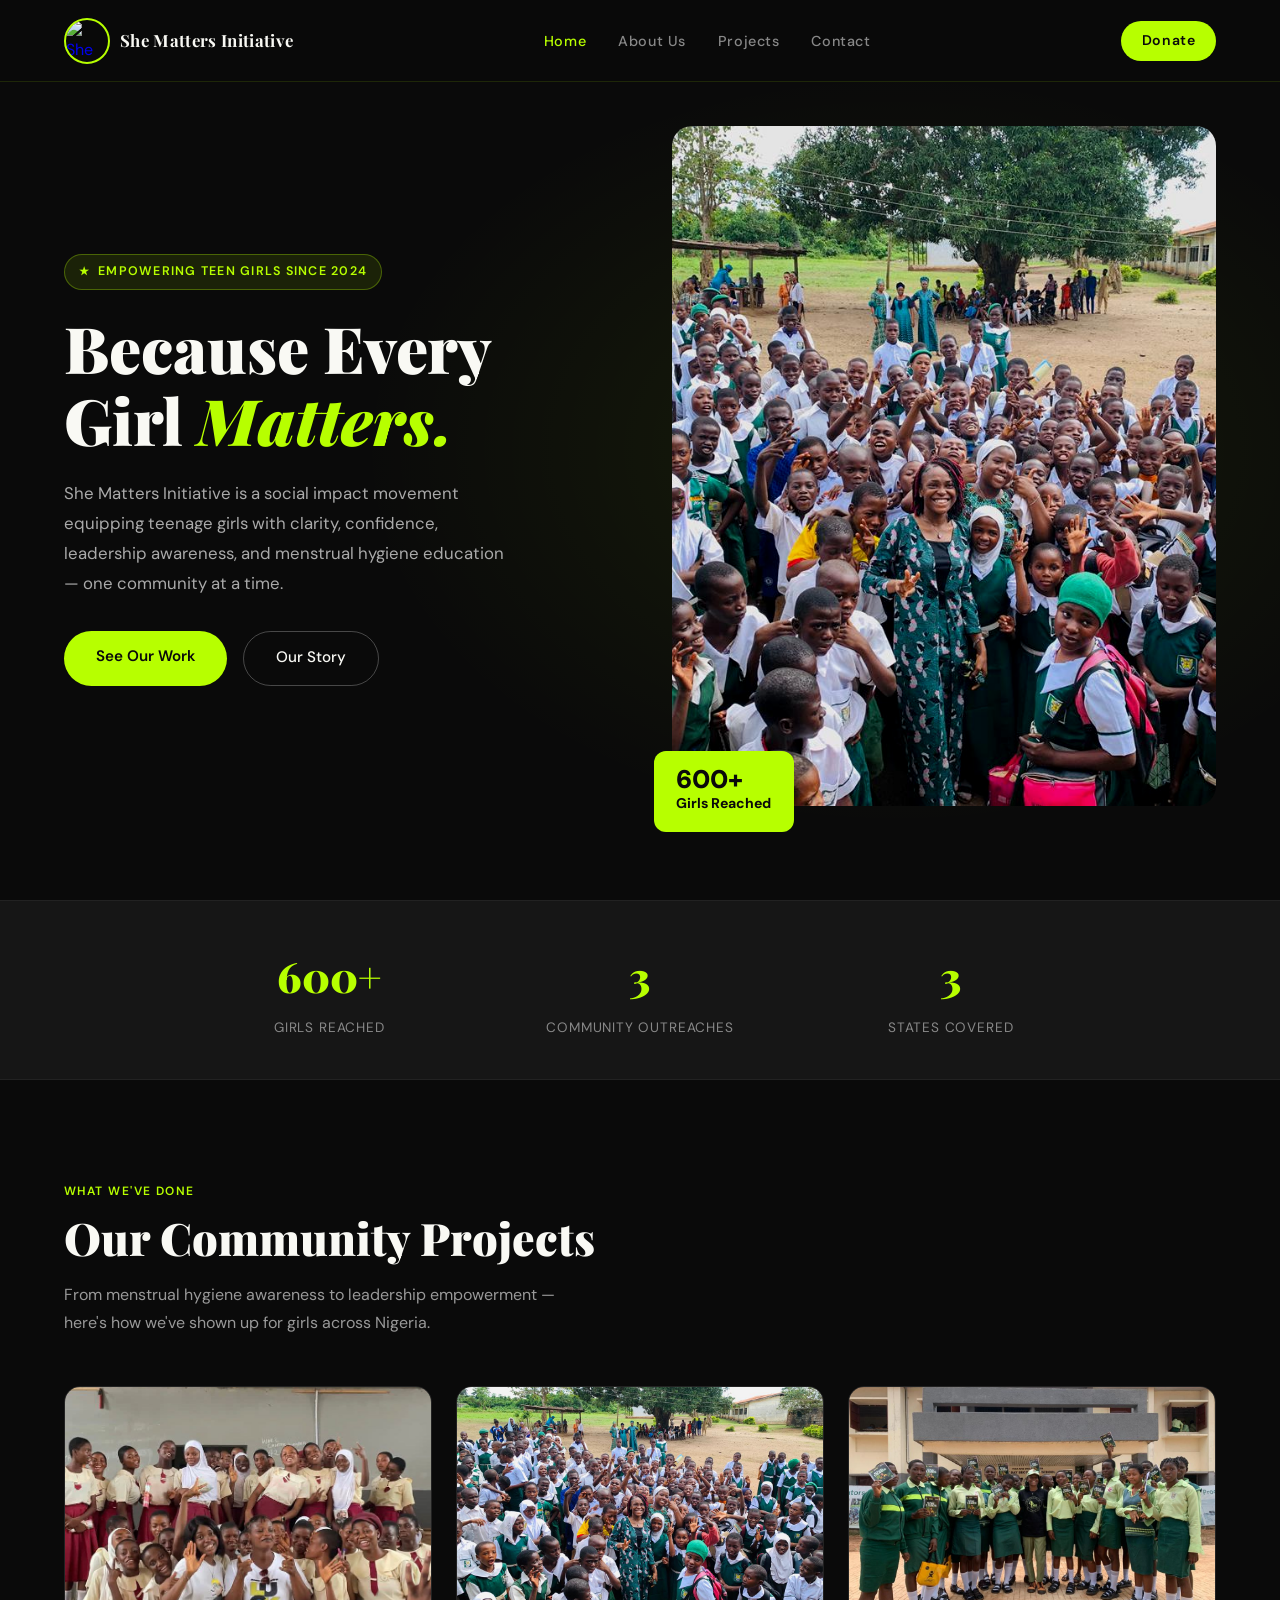
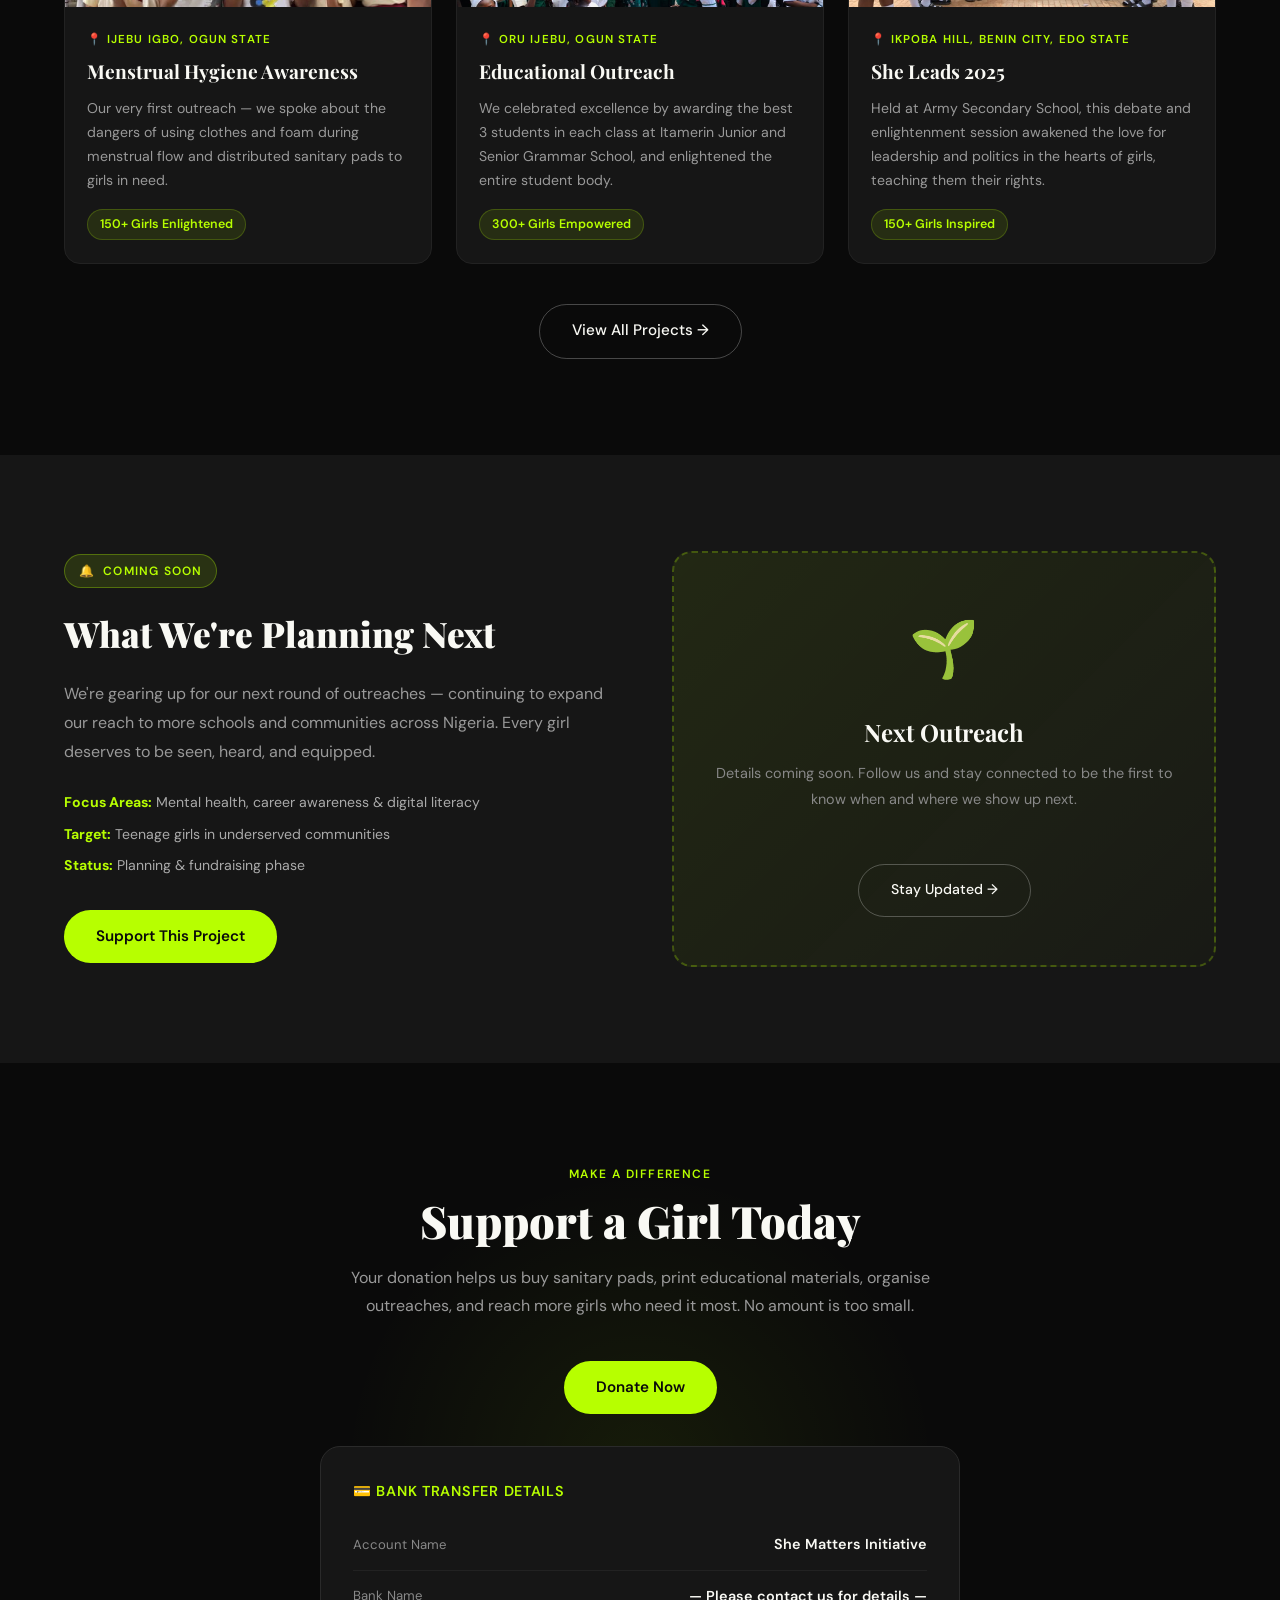
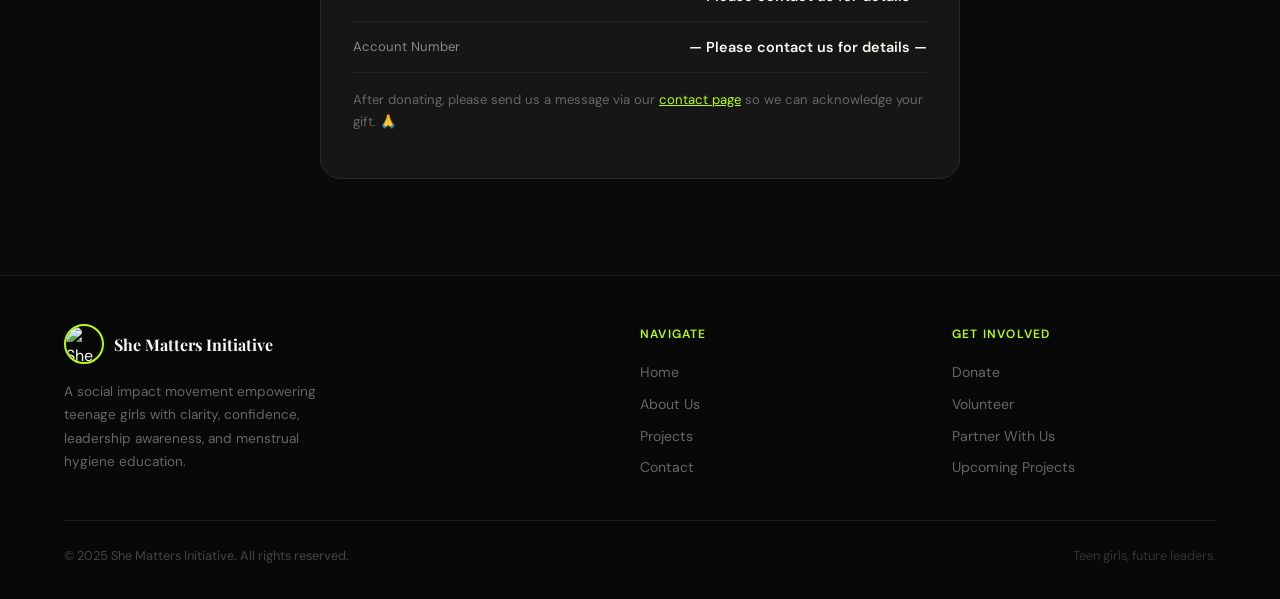
==== index.html @ 056697d7 "Add files via upload" ====
<!DOCTYPE html>
<html lang="en">
<head>
  <meta charset="UTF-8" />
  <meta name="viewport" content="width=device-width, initial-scale=1.0" />
  <title>She Matters Initiative — Empowering Teen Girls</title>
  <meta name="description" content="She Matters Initiative is a social impact movement focused on empowering teenage girls with clarity, confidence, leadership awareness, and menstrual hygiene education." />
  <link rel="stylesheet" href="style.css" />
</head>
<body>

  <!-- NAV -->
  <nav id="navbar">
    <a href="index.html" class="nav-logo">
      <img src="logo.jpeg" alt="She Matters Initiative Logo" />
      <span>She Matters Initiative</span>
    </a>
    <ul class="nav-links">
      <li><a href="index.html" class="active">Home</a></li>
      <li><a href="about.html">About Us</a></li>
      <li><a href="projects.html">Projects</a></li>
      <li><a href="contact.html">Contact</a></li>
    </ul>
    <a href="#donate" class="nav-donate">Donate</a>
    <button class="hamburger" id="hamburger" aria-label="Menu">
      <span></span><span></span><span></span>
    </button>
    <div class="mobile-menu">
      <a href="index.html">Home</a>
      <a href="about.html">About Us</a>
      <a href="projects.html">Projects</a>
      <a href="contact.html">Contact</a>
      <a href="#donate" class="nav-donate">Donate</a>
    </div>
  </nav>

  <!-- HERO -->
  <section class="hero">
    <div class="hero-grid">
      <div class="hero-text fade-in">
        <div class="hero-tag">Empowering Teen Girls Since 2024</div>
        <h1>Because Every Girl <em>Matters.</em></h1>
        <p>She Matters Initiative is a social impact movement equipping teenage girls with clarity, confidence, leadership awareness, and menstrual hygiene education — one community at a time.</p>
        <div class="hero-actions">
          <a href="projects.html" class="btn-primary">See Our Work</a>
          <a href="about.html" class="btn-outline">Our Story</a>
        </div>
      </div>
      <div class="hero-image-wrap fade-in" style="animation-delay:0.2s">
        <img src="outreach2.jpeg" alt="She Matters Initiative outreach — girls at school" />
        <div class="hero-badge">
          <span>600+</span>
          Girls Reached
        </div>
      </div>
    </div>
  </section>

  <!-- STATS BAR -->
  <div class="stats-bar">
    <div class="stats-bar-inner">
      <div class="fade-in">
        <div class="stat-num">600+</div>
        <div class="stat-label">Girls Reached</div>
      </div>
      <div class="fade-in" style="animation-delay:0.1s">
        <div class="stat-num">3</div>
        <div class="stat-label">Community Outreaches</div>
      </div>
      <div class="fade-in" style="animation-delay:0.2s">
        <div class="stat-num">3</div>
        <div class="stat-label">States Covered</div>
      </div>
    </div>
  </div>

  <!-- PROJECTS HIGHLIGHTS -->
  <section id="projects">
    <div class="section-inner">
      <span class="section-tag fade-in">What We've Done</span>
      <h2 class="section-title fade-in">Our Community Projects</h2>
      <p class="section-sub fade-in">From menstrual hygiene awareness to leadership empowerment — here's how we've shown up for girls across Nigeria.</p>

      <div class="projects-grid">

        <div class="project-card fade-in">
          <img src="outreach1.jpeg" alt="Menstrual Hygiene Awareness Outreach" />
          <div class="project-card-body">
            <div class="project-location">Ijebu Igbo, Ogun State</div>
            <h3>Menstrual Hygiene Awareness</h3>
            <p>Our very first outreach — we spoke about the dangers of using clothes and foam during menstrual flow and distributed sanitary pads to girls in need.</p>
            <span class="project-impact">150+ Girls Enlightened</span>
          </div>
        </div>

        <div class="project-card fade-in" style="animation-delay:0.1s">
          <img src="outreach2.jpeg" alt="Educational Outreach at Itamerin Grammar School" />
          <div class="project-card-body">
            <div class="project-location">Oru Ijebu, Ogun State</div>
            <h3>Educational Outreach</h3>
            <p>We celebrated excellence by awarding the best 3 students in each class at Itamerin Junior and Senior Grammar School, and enlightened the entire student body.</p>
            <span class="project-impact">300+ Girls Empowered</span>
          </div>
        </div>

        <div class="project-card fade-in" style="animation-delay:0.2s">
          <img src="outreach3.jpeg" alt="She Leads 2025 — Army Secondary School Benin City" />
          <div class="project-card-body">
            <div class="project-location">Ikpoba Hill, Benin City, Edo State</div>
            <h3>She Leads 2025</h3>
            <p>Held at Army Secondary School, this debate and enlightenment session awakened the love for leadership and politics in the hearts of girls, teaching them their rights.</p>
            <span class="project-impact">150+ Girls Inspired</span>
          </div>
        </div>

      </div>

      <div style="text-align:center; margin-top:2.5rem;">
        <a href="projects.html" class="btn-outline">View All Projects →</a>
      </div>
    </div>
  </section>

  <!-- UPCOMING PROJECT -->
  <section class="upcoming-section" id="upcoming">
    <div class="upcoming-inner section-inner">
      <div class="fade-in">
        <div class="upcoming-label">Coming Soon</div>
        <h2>What We're Planning Next</h2>
        <p>We're gearing up for our next round of outreaches — continuing to expand our reach to more schools and communities across Nigeria. Every girl deserves to be seen, heard, and equipped.</p>
        <div class="upcoming-meta">
          <span><strong>Focus Areas:</strong> Mental health, career awareness & digital literacy</span>
          <span><strong>Target:</strong> Teenage girls in underserved communities</span>
          <span><strong>Status:</strong> Planning & fundraising phase</span>
        </div>
        <a href="#donate" class="btn-primary">Support This Project</a>
      </div>
      <div class="upcoming-visual fade-in" style="animation-delay:0.15s">
        <div class="upcoming-icon">🌱</div>
        <h3>Next Outreach</h3>
        <p>Details coming soon. Follow us and stay connected to be the first to know when and where we show up next.</p>
        <br />
        <a href="contact.html" class="btn-outline" style="font-size:0.88rem;">Stay Updated →</a>
      </div>
    </div>
  </section>

  <!-- DONATE -->
  <section class="donate-section" id="donate">
    <div class="section-inner">
      <div class="donate-inner">
        <span class="section-tag fade-in">Make a Difference</span>
        <h2 class="section-title fade-in">Support a Girl Today</h2>
        <p class="fade-in">Your donation helps us buy sanitary pads, print educational materials, organise outreaches, and reach more girls who need it most. No amount is too small.</p>
        <a href="#bank-details" class="btn-primary fade-in">Donate Now</a>

        <div class="donate-card fade-in" id="bank-details">
          <h4>💳 Bank Transfer Details</h4>
          <div class="bank-detail">
            <span class="label">Account Name</span>
            <span class="value">She Matters Initiative</span>
          </div>
          <div class="bank-detail">
            <span class="label">Bank Name</span>
            <span class="value">— Please contact us for details —</span>
          </div>
          <div class="bank-detail">
            <span class="label">Account Number</span>
            <span class="value">— Please contact us for details —</span>
          </div>
          <div class="bank-detail" style="border:none; padding-top:1rem;">
            <span style="font-size:0.82rem; color:#666;">After donating, please send us a message via our <a href="contact.html" style="color:var(--lime);">contact page</a> so we can acknowledge your gift. 🙏</span>
          </div>
        </div>
      </div>
    </div>
  </section>

  <!-- FOOTER -->
  <footer>
    <div class="footer-inner">
      <div class="footer-brand">
        <div class="logo-row">
          <img src="logo.jpeg" alt="She Matters Initiative" />
          <span>She Matters Initiative</span>
        </div>
        <p>A social impact movement empowering teenage girls with clarity, confidence, leadership awareness, and menstrual hygiene education.</p>
      </div>
      <div class="footer-col">
        <h5>Navigate</h5>
        <a href="index.html">Home</a>
        <a href="about.html">About Us</a>
        <a href="projects.html">Projects</a>
        <a href="contact.html">Contact</a>
      </div>
      <div class="footer-col">
        <h5>Get Involved</h5>
        <a href="#donate">Donate</a>
        <a href="contact.html">Volunteer</a>
        <a href="contact.html">Partner With Us</a>
        <a href="#upcoming">Upcoming Projects</a>
      </div>
    </div>
    <div class="footer-bottom">
      <p>© 2025 She Matters Initiative. All rights reserved.</p>
      <p style="color:#333;">Teen girls, future leaders.</p>
    </div>
  </footer>

  <script>
    // Hamburger menu
    document.getElementById('hamburger').addEventListener('click', () => {
      document.getElementById('navbar').classList.toggle('open');
    });

    // Fade-in on scroll
    const observer = new IntersectionObserver((entries) => {
      entries.forEach(e => { if (e.isIntersecting) e.target.classList.add('visible'); });
    }, { threshold: 0.1 });
    document.querySelectorAll('.fade-in').forEach(el => observer.observe(el));
  </script>
</body>
</html>
---- style.css ----
@import url('https://fonts.googleapis.com/css2?family=Playfair+Display:ital,wght@0,400;0,700;0,900;1,400&family=DM+Sans:wght@300;400;500;600&display=swap');

*, *::before, *::after { box-sizing: border-box; margin: 0; padding: 0; }

:root {
  --lime: #B7FF00;
  --black: #0a0a0a;
  --dark: #111111;
  --card-bg: #161616;
  --muted: #888;
  --white: #f9f9f4;
  --serif: 'Playfair Display', Georgia, serif;
  --sans: 'DM Sans', sans-serif;
  --radius: 12px;
}

html { scroll-behavior: smooth; }

body {
  font-family: var(--sans);
  background: var(--black);
  color: var(--white);
  line-height: 1.7;
  overflow-x: hidden;
}

/* ── NAV ── */
nav {
  position: fixed; top: 0; left: 0; right: 0; z-index: 100;
  display: flex; align-items: center; justify-content: space-between;
  padding: 1.1rem 5vw;
  background: rgba(10,10,10,0.92);
  backdrop-filter: blur(12px);
  border-bottom: 1px solid rgba(183,255,0,0.12);
}

.nav-logo { display: flex; align-items: center; gap: 10px; text-decoration: none; }
.nav-logo img { width: 46px; height: 46px; border-radius: 50%; object-fit: cover; border: 2px solid var(--lime); }
.nav-logo span { font-family: var(--serif); font-size: 1.05rem; color: var(--white); font-weight: 700; letter-spacing: 0.02em; }

.nav-links { display: flex; align-items: center; gap: 2rem; list-style: none; }
.nav-links a { color: var(--muted); text-decoration: none; font-size: 0.9rem; font-weight: 500; letter-spacing: 0.04em; transition: color 0.2s; }
.nav-links a:hover, .nav-links a.active { color: var(--lime); }

.nav-donate {
  background: var(--lime); color: var(--black);
  padding: 0.5rem 1.3rem; border-radius: 50px;
  text-decoration: none; font-weight: 600; font-size: 0.88rem;
  letter-spacing: 0.04em; transition: transform 0.2s, box-shadow 0.2s;
}
.nav-donate:hover { transform: translateY(-2px); box-shadow: 0 6px 20px rgba(183,255,0,0.3); }

/* hamburger */
.hamburger { display: none; flex-direction: column; gap: 5px; cursor: pointer; background: none; border: none; padding: 4px; }
.hamburger span { display: block; width: 24px; height: 2px; background: var(--white); transition: 0.3s; }
.mobile-menu { display: none; }

/* ── HERO ── */
.hero {
  min-height: 100vh;
  display: flex; align-items: center;
  padding: 120px 5vw 80px;
  position: relative; overflow: hidden;
}
.hero::before {
  content: '';
  position: absolute; inset: 0;
  background: radial-gradient(ellipse 60% 60% at 70% 50%, rgba(183,255,0,0.08) 0%, transparent 70%);
  pointer-events: none;
}
.hero-grid { display: grid; grid-template-columns: 1fr 1fr; gap: 4rem; align-items: center; max-width: 1200px; margin: 0 auto; width: 100%; }

.hero-tag {
  display: inline-flex; align-items: center; gap: 8px;
  background: rgba(183,255,0,0.1); border: 1px solid rgba(183,255,0,0.3);
  color: var(--lime); padding: 6px 14px; border-radius: 50px;
  font-size: 0.78rem; font-weight: 600; letter-spacing: 0.1em; text-transform: uppercase;
  margin-bottom: 1.4rem;
}
.hero-tag::before { content: '★'; font-size: 0.7rem; }

.hero h1 {
  font-family: var(--serif); font-size: clamp(2.8rem, 5vw, 4.2rem);
  line-height: 1.12; font-weight: 900; margin-bottom: 1.4rem;
  color: var(--white);
}
.hero h1 em { color: var(--lime); font-style: italic; }

.hero p { color: #aaa; font-size: 1.05rem; line-height: 1.8; max-width: 440px; margin-bottom: 2rem; }

.hero-actions { display: flex; gap: 1rem; flex-wrap: wrap; }

.btn-primary {
  background: var(--lime); color: var(--black);
  padding: 0.85rem 2rem; border-radius: 50px;
  text-decoration: none; font-weight: 600; font-size: 0.95rem;
  transition: transform 0.2s, box-shadow 0.2s; display: inline-block;
}
.btn-primary:hover { transform: translateY(-3px); box-shadow: 0 8px 24px rgba(183,255,0,0.35); }

.btn-outline {
  border: 1px solid rgba(255,255,255,0.25); color: var(--white);
  padding: 0.85rem 2rem; border-radius: 50px;
  text-decoration: none; font-weight: 500; font-size: 0.95rem;
  transition: border-color 0.2s, background 0.2s; display: inline-block;
}
.btn-outline:hover { border-color: var(--lime); background: rgba(183,255,0,0.06); }

.hero-image-wrap { position: relative; }
.hero-image-wrap img {
  width: 100%; border-radius: 20px; object-fit: cover; aspect-ratio: 4/5;
  filter: brightness(0.92) contrast(1.05);
}
.hero-badge {
  position: absolute; bottom: -18px; left: -18px;
  background: var(--lime); color: var(--black);
  padding: 1rem 1.4rem; border-radius: var(--radius);
  font-weight: 700; font-size: 0.88rem;
}
.hero-badge span { display: block; font-size: 1.6rem; font-weight: 900; line-height: 1; }

/* ── STATS ── */
.stats-bar {
  background: var(--card-bg); border-top: 1px solid #222; border-bottom: 1px solid #222;
  padding: 2.5rem 5vw;
}
.stats-bar-inner { display: grid; grid-template-columns: repeat(3, 1fr); max-width: 900px; margin: 0 auto; gap: 2rem; text-align: center; }
.stat-num { font-family: var(--serif); font-size: 2.6rem; font-weight: 900; color: var(--lime); }
.stat-label { font-size: 0.85rem; color: var(--muted); letter-spacing: 0.06em; text-transform: uppercase; margin-top: 4px; }

/* ── SECTION SHARED ── */
section { padding: 6rem 5vw; }
.section-inner { max-width: 1200px; margin: 0 auto; }

.section-tag {
  display: inline-block;
  color: var(--lime); font-size: 0.75rem; font-weight: 600;
  letter-spacing: 0.12em; text-transform: uppercase; margin-bottom: 0.6rem;
}
.section-title {
  font-family: var(--serif); font-size: clamp(2rem, 3.5vw, 2.8rem);
  font-weight: 900; color: var(--white); margin-bottom: 1rem; line-height: 1.2;
}
.section-sub { color: #999; max-width: 520px; font-size: 1rem; line-height: 1.8; margin-bottom: 3rem; }

/* ── PROJECTS GRID ── */
.projects-grid { display: grid; grid-template-columns: repeat(3, 1fr); gap: 1.5rem; }

.project-card {
  background: var(--card-bg); border-radius: 16px; overflow: hidden;
  border: 1px solid #222; transition: transform 0.3s, border-color 0.3s;
}
.project-card:hover { transform: translateY(-6px); border-color: rgba(183,255,0,0.3); }
.project-card img { width: 100%; height: 220px; object-fit: cover; display: block; }
.project-card-body { padding: 1.4rem; }
.project-location {
  font-size: 0.72rem; color: var(--lime); font-weight: 600;
  letter-spacing: 0.1em; text-transform: uppercase; margin-bottom: 6px;
}
.project-location::before { content: '📍 '; }
.project-card-body h3 { font-family: var(--serif); font-size: 1.2rem; font-weight: 700; margin-bottom: 0.6rem; color: var(--white); }
.project-card-body p { color: #999; font-size: 0.88rem; line-height: 1.7; margin-bottom: 1rem; }
.project-impact {
  display: inline-flex; align-items: center; gap: 6px;
  background: rgba(183,255,0,0.1); border: 1px solid rgba(183,255,0,0.2);
  color: var(--lime); padding: 4px 12px; border-radius: 50px;
  font-size: 0.78rem; font-weight: 600;
}

/* ── UPCOMING PROJECT ── */
.upcoming-section { background: var(--card-bg); }
.upcoming-inner {
  max-width: 1200px; margin: 0 auto;
  display: grid; grid-template-columns: 1fr 1fr; gap: 4rem; align-items: center;
}
.upcoming-label {
  display: inline-flex; align-items: center; gap: 8px;
  background: rgba(183,255,0,0.12); border: 1px solid rgba(183,255,0,0.3);
  color: var(--lime); padding: 6px 14px; border-radius: 50px;
  font-size: 0.75rem; font-weight: 600; letter-spacing: 0.1em; text-transform: uppercase;
  margin-bottom: 1rem;
}
.upcoming-label::before { content: '🔔'; }
.upcoming-inner h2 { font-family: var(--serif); font-size: 2.2rem; font-weight: 900; margin-bottom: 1rem; color: var(--white); }
.upcoming-inner p { color: #999; line-height: 1.8; margin-bottom: 1.5rem; }
.upcoming-meta { display: flex; flex-direction: column; gap: 0.5rem; margin-bottom: 2rem; }
.upcoming-meta span { font-size: 0.88rem; color: #aaa; }
.upcoming-meta strong { color: var(--lime); }

.upcoming-visual {
  background: linear-gradient(135deg, rgba(183,255,0,0.08) 0%, rgba(183,255,0,0.02) 100%);
  border: 2px dashed rgba(183,255,0,0.25); border-radius: 20px;
  padding: 3rem 2rem; text-align: center;
}
.upcoming-icon { font-size: 3.5rem; margin-bottom: 1rem; }
.upcoming-visual h3 { font-family: var(--serif); font-size: 1.5rem; font-weight: 700; margin-bottom: 0.5rem; }
.upcoming-visual p { color: #888; font-size: 0.9rem; }

/* ── DONATE SECTION ── */
.donate-section {
  text-align: center;
  background: var(--black);
  position: relative; overflow: hidden;
}
.donate-section::before {
  content: '';
  position: absolute; top: 50%; left: 50%;
  transform: translate(-50%, -50%);
  width: 600px; height: 600px;
  background: radial-gradient(circle, rgba(183,255,0,0.07) 0%, transparent 70%);
  pointer-events: none;
}
.donate-inner { max-width: 640px; margin: 0 auto; position: relative; z-index: 1; }
.donate-inner h2 { font-family: var(--serif); font-size: clamp(2rem, 3.5vw, 2.8rem); font-weight: 900; margin-bottom: 1rem; }
.donate-inner p { color: #999; margin-bottom: 2.5rem; font-size: 1rem; line-height: 1.8; }
.donate-card {
  background: var(--card-bg); border: 1px solid #2a2a2a; border-radius: 20px;
  padding: 2rem; text-align: left; margin-top: 2rem;
}
.donate-card h4 { font-weight: 600; margin-bottom: 1rem; font-size: 0.9rem; letter-spacing: 0.05em; color: var(--lime); text-transform: uppercase; }
.bank-detail { display: flex; justify-content: space-between; align-items: center; padding: 0.8rem 0; border-bottom: 1px solid #222; font-size: 0.9rem; }
.bank-detail:last-child { border-bottom: none; }
.bank-detail .label { color: var(--muted); font-size: 0.82rem; }
.bank-detail .value { font-weight: 600; color: var(--white); }

/* ── FOOTER ── */
footer {
  background: #080808; border-top: 1px solid #1a1a1a;
  padding: 3rem 5vw 2rem;
}
.footer-inner { max-width: 1200px; margin: 0 auto; display: grid; grid-template-columns: 2fr 1fr 1fr; gap: 3rem; margin-bottom: 2rem; }
.footer-brand { }
.footer-brand .logo-row { display: flex; align-items: center; gap: 10px; margin-bottom: 1rem; }
.footer-brand .logo-row img { width: 40px; height: 40px; border-radius: 50%; border: 2px solid var(--lime); }
.footer-brand .logo-row span { font-family: var(--serif); font-weight: 700; font-size: 1rem; }
.footer-brand p { color: #666; font-size: 0.85rem; line-height: 1.7; max-width: 280px; }
.footer-col h5 { font-size: 0.75rem; letter-spacing: 0.1em; text-transform: uppercase; color: var(--lime); font-weight: 600; margin-bottom: 1rem; }
.footer-col a { display: block; color: #666; text-decoration: none; font-size: 0.88rem; margin-bottom: 0.5rem; transition: color 0.2s; }
.footer-col a:hover { color: var(--white); }
.footer-bottom { max-width: 1200px; margin: 0 auto; padding-top: 1.5rem; border-top: 1px solid #1a1a1a; display: flex; justify-content: space-between; align-items: center; }
.footer-bottom p { color: #444; font-size: 0.8rem; }

/* ── PAGE HERO ── */
.page-hero {
  padding: 140px 5vw 70px;
  text-align: center;
  position: relative; overflow: hidden;
}
.page-hero::before {
  content: '';
  position: absolute; inset: 0;
  background: radial-gradient(ellipse 50% 70% at 50% 0%, rgba(183,255,0,0.07) 0%, transparent 70%);
  pointer-events: none;
}
.page-hero h1 { font-family: var(--serif); font-size: clamp(2.5rem, 5vw, 4rem); font-weight: 900; margin-bottom: 1rem; }
.page-hero p { color: #999; max-width: 580px; margin: 0 auto; font-size: 1.05rem; line-height: 1.8; }

/* ── ABOUT PAGE ── */
.about-grid { display: grid; grid-template-columns: 1fr 1fr; gap: 5rem; align-items: center; }
.about-text .section-title { margin-bottom: 1rem; }
.about-text p { color: #aaa; line-height: 1.9; margin-bottom: 1rem; }
.about-values { display: grid; grid-template-columns: 1fr 1fr; gap: 1rem; margin-top: 2.5rem; }
.value-card {
  background: var(--card-bg); border: 1px solid #222; border-radius: var(--radius);
  padding: 1.2rem; transition: border-color 0.2s;
}
.value-card:hover { border-color: rgba(183,255,0,0.3); }
.value-icon { font-size: 1.4rem; margin-bottom: 8px; }
.value-card h4 { font-size: 0.9rem; font-weight: 600; margin-bottom: 4px; color: var(--white); }
.value-card p { font-size: 0.82rem; color: var(--muted); line-height: 1.6; margin: 0; }
.about-image img { width: 100%; border-radius: 20px; object-fit: cover; aspect-ratio: 4/5; }

/* ── PROJECTS PAGE ── */
.project-full {
  display: grid; grid-template-columns: 1fr 1.2fr; gap: 3.5rem; align-items: start;
  background: var(--card-bg); border: 1px solid #222; border-radius: 20px;
  padding: 2.5rem; margin-bottom: 2rem;
  transition: border-color 0.3s;
}
.project-full:hover { border-color: rgba(183,255,0,0.2); }
.project-full img { width: 100%; border-radius: 14px; object-fit: cover; aspect-ratio: 16/11; }
.project-full-body { }
.project-full-body .project-location { margin-bottom: 10px; }
.project-full-body h2 { font-family: var(--serif); font-size: 1.8rem; font-weight: 900; margin-bottom: 1rem; }
.project-full-body p { color: #aaa; line-height: 1.85; font-size: 0.95rem; margin-bottom: 1.2rem; }
.impact-stat { display: flex; align-items: center; gap: 12px; margin-top: 1.5rem; padding-top: 1.5rem; border-top: 1px solid #222; }
.impact-num { font-family: var(--serif); font-size: 2.2rem; font-weight: 900; color: var(--lime); }
.impact-desc { font-size: 0.85rem; color: var(--muted); }
.project-full:nth-child(even) { direction: rtl; }
.project-full:nth-child(even) > * { direction: ltr; }

/* ── CONTACT PAGE ── */
.contact-grid { display: grid; grid-template-columns: 1fr 1.4fr; gap: 4rem; }
.contact-info h3 { font-family: var(--serif); font-size: 1.6rem; font-weight: 700; margin-bottom: 1rem; }
.contact-info p { color: #999; line-height: 1.8; margin-bottom: 2rem; }
.contact-item { display: flex; gap: 12px; align-items: flex-start; margin-bottom: 1.4rem; }
.contact-icon { width: 40px; height: 40px; border-radius: 10px; background: rgba(183,255,0,0.1); border: 1px solid rgba(183,255,0,0.2); display: flex; align-items: center; justify-content: center; font-size: 1rem; flex-shrink: 0; }
.contact-item-text .label { font-size: 0.75rem; color: var(--muted); letter-spacing: 0.08em; text-transform: uppercase; font-weight: 600; margin-bottom: 3px; }
.contact-item-text .value { font-size: 0.9rem; color: var(--white); }

.contact-form { background: var(--card-bg); border: 1px solid #222; border-radius: 20px; padding: 2.5rem; }
.form-row { display: grid; grid-template-columns: 1fr 1fr; gap: 1rem; margin-bottom: 1rem; }
.form-group { margin-bottom: 1rem; }
.form-group label { display: block; font-size: 0.8rem; color: var(--muted); margin-bottom: 6px; letter-spacing: 0.05em; text-transform: uppercase; font-weight: 600; }
.form-group input, .form-group textarea, .form-group select {
  width: 100%; background: #111; border: 1px solid #2a2a2a; border-radius: 8px;
  padding: 0.75rem 1rem; color: var(--white); font-family: var(--sans); font-size: 0.9rem;
  transition: border-color 0.2s; outline: none;
}
.form-group input:focus, .form-group textarea:focus { border-color: var(--lime); }
.form-group textarea { resize: vertical; min-height: 120px; }
.form-submit {
  width: 100%; background: var(--lime); color: var(--black);
  border: none; border-radius: 50px; padding: 0.9rem;
  font-weight: 700; font-size: 1rem; cursor: pointer;
  transition: transform 0.2s, box-shadow 0.2s;
}
.form-submit:hover { transform: translateY(-2px); box-shadow: 0 8px 24px rgba(183,255,0,0.3); }

/* ── RESPONSIVE ── */
@media (max-width: 900px) {
  .hero-grid, .about-grid, .upcoming-inner, .contact-grid, .project-full { grid-template-columns: 1fr; }
  .projects-grid { grid-template-columns: 1fr 1fr; }
  .hero-image-wrap { order: -1; }
  .about-image { order: -1; }
  .project-full:nth-child(even) { direction: ltr; }
  .footer-inner { grid-template-columns: 1fr 1fr; }
  .hero-badge { left: 10px; bottom: -14px; }
}
@media (max-width: 640px) {
  .nav-links { display: none; }
  .hamburger { display: flex; }
  nav .nav-donate { display: none; }
  .projects-grid { grid-template-columns: 1fr; }
  .footer-inner { grid-template-columns: 1fr; }
  .form-row { grid-template-columns: 1fr; }
  .stats-bar-inner { grid-template-columns: 1fr; gap: 1.5rem; }
  .about-values { grid-template-columns: 1fr; }
}

/* mobile menu open */
nav.open .mobile-menu {
  display: flex; flex-direction: column; gap: 1rem;
  position: absolute; top: 100%; left: 0; right: 0;
  background: rgba(10,10,10,0.98); padding: 1.5rem 5vw;
  border-bottom: 1px solid #222;
}
nav.open .mobile-menu a { color: var(--white); text-decoration: none; font-size: 1rem; font-weight: 500; }
nav.open .mobile-menu .nav-donate { display: inline-block; width: fit-content; }

/* fade-in animation */
.fade-in { opacity: 0; transform: translateY(24px); transition: opacity 0.6s ease, transform 0.6s ease; }
.fade-in.visible { opacity: 1; transform: translateY(0); }
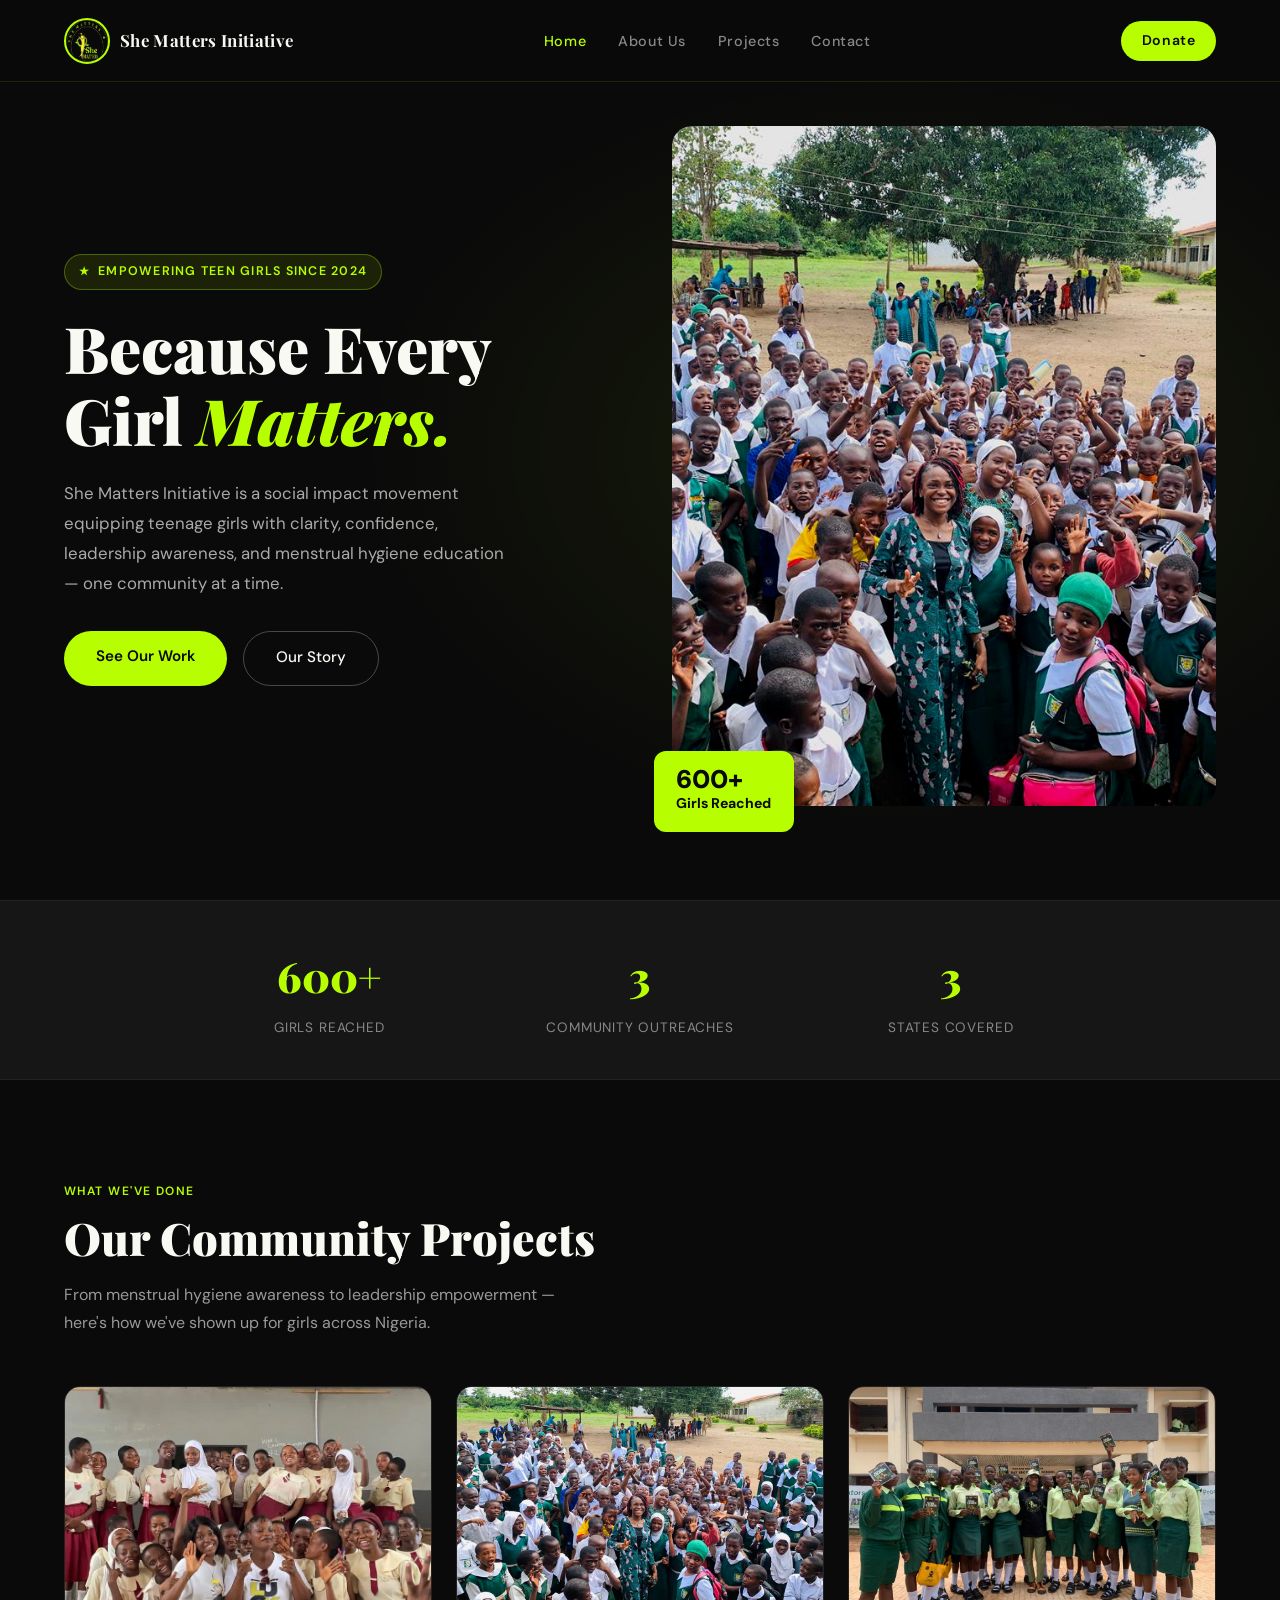
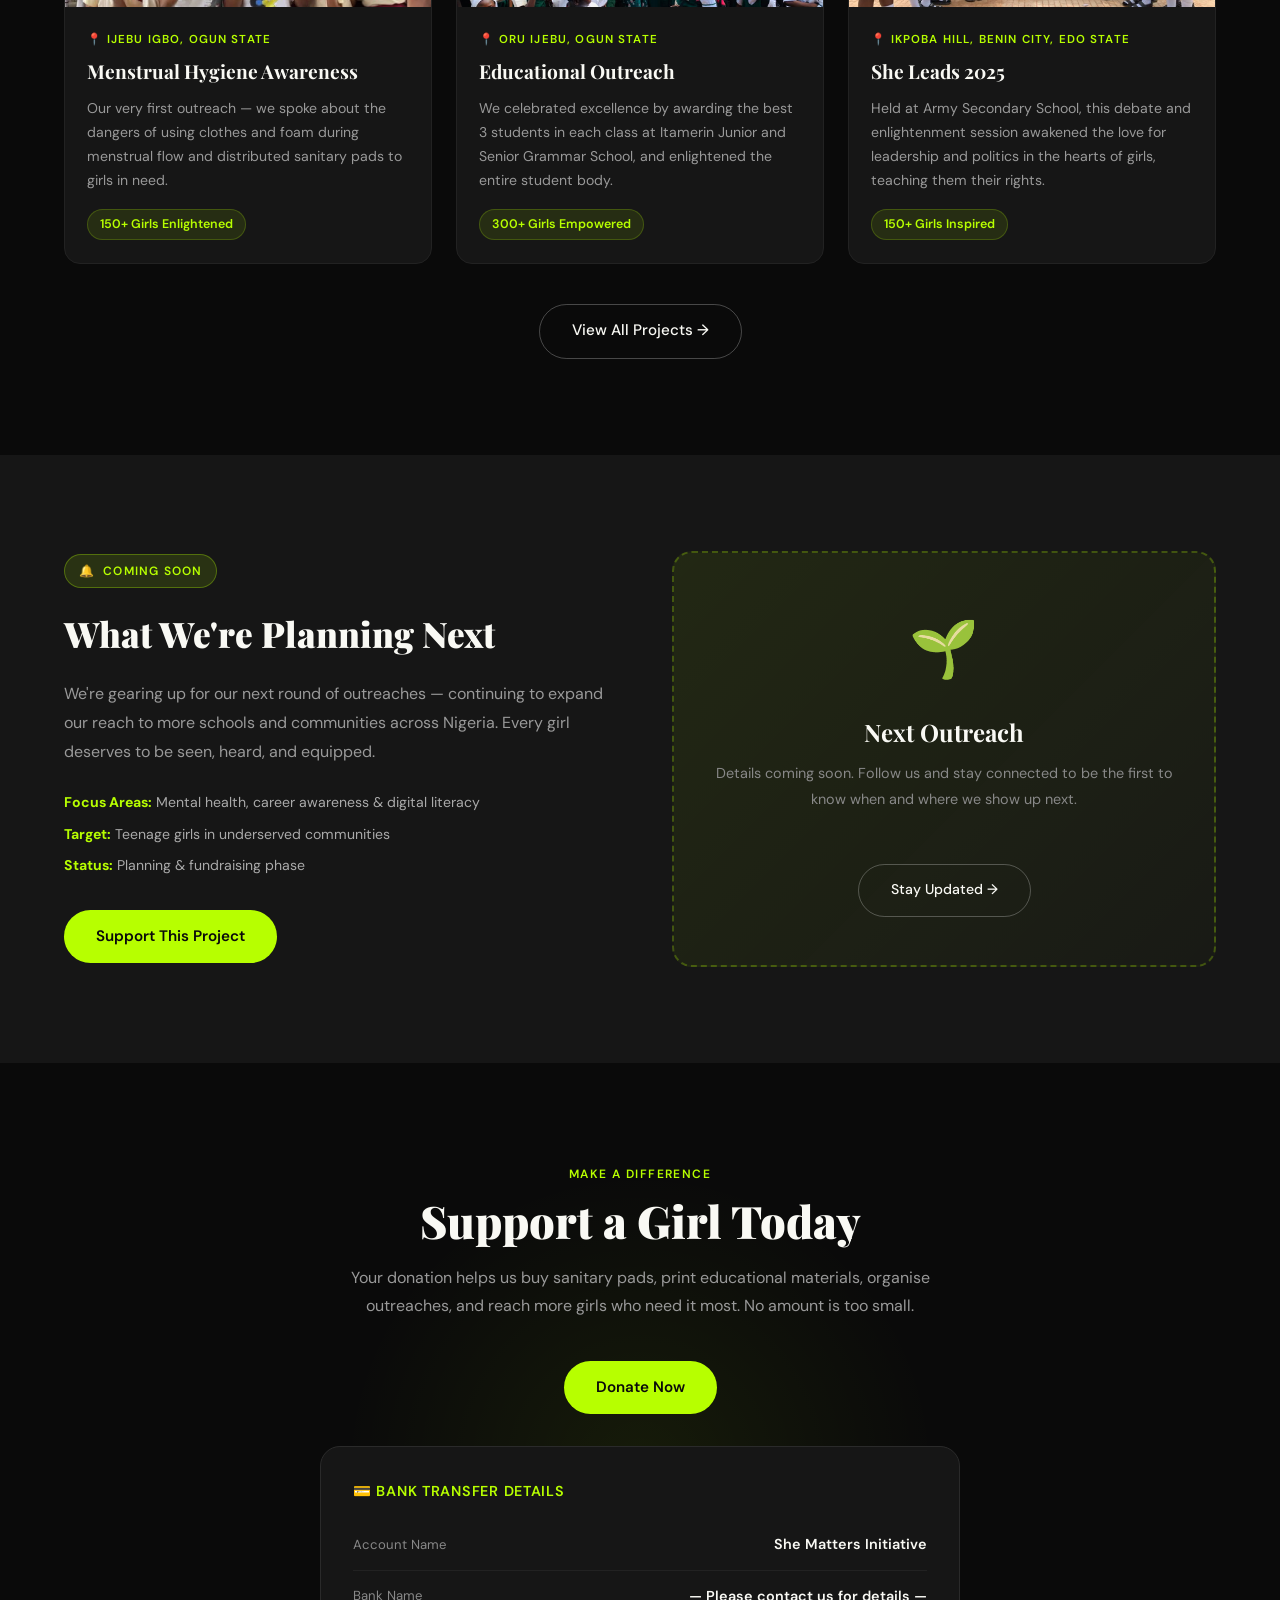
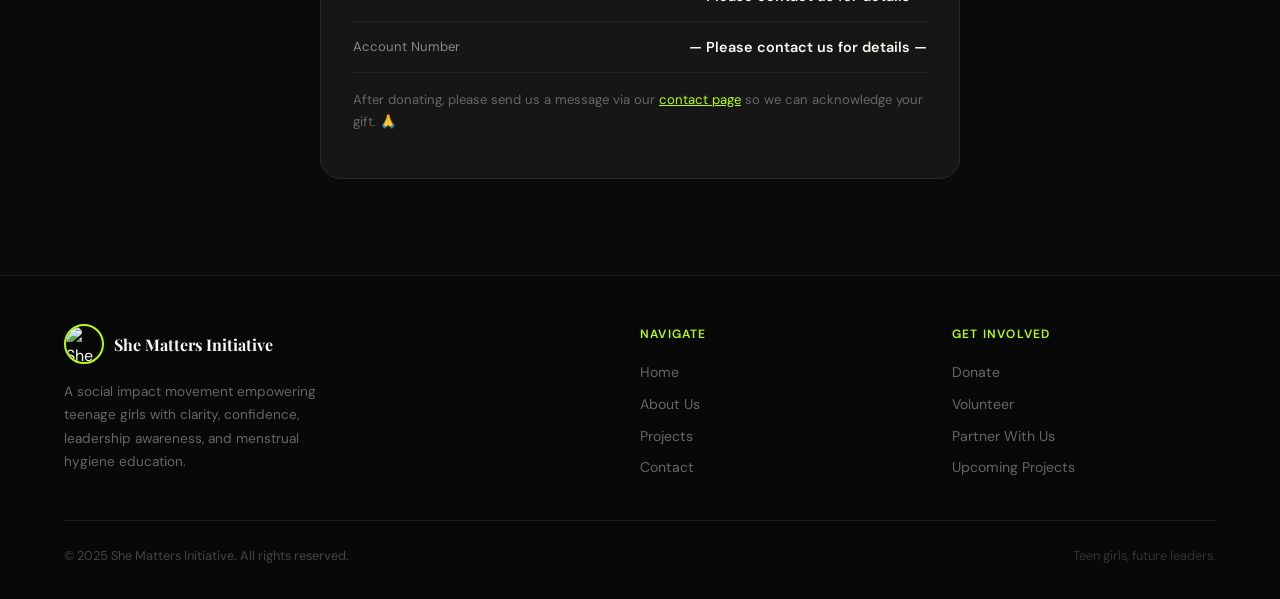
==== commit 18d6fb61: "Change logo image from logo.jpeg to logo.png" ====
--- a/index.html
+++ b/index.html
@@ -12,7 +12,7 @@
   <!-- NAV -->
   <nav id="navbar">
     <a href="index.html" class="nav-logo">
-      <img src="logo.jpeg" alt="She Matters Initiative Logo" />
+      <img src="logo.png" alt="She Matters Initiative Logo" />
       <span>She Matters Initiative</span>
     </a>
     <ul class="nav-links">
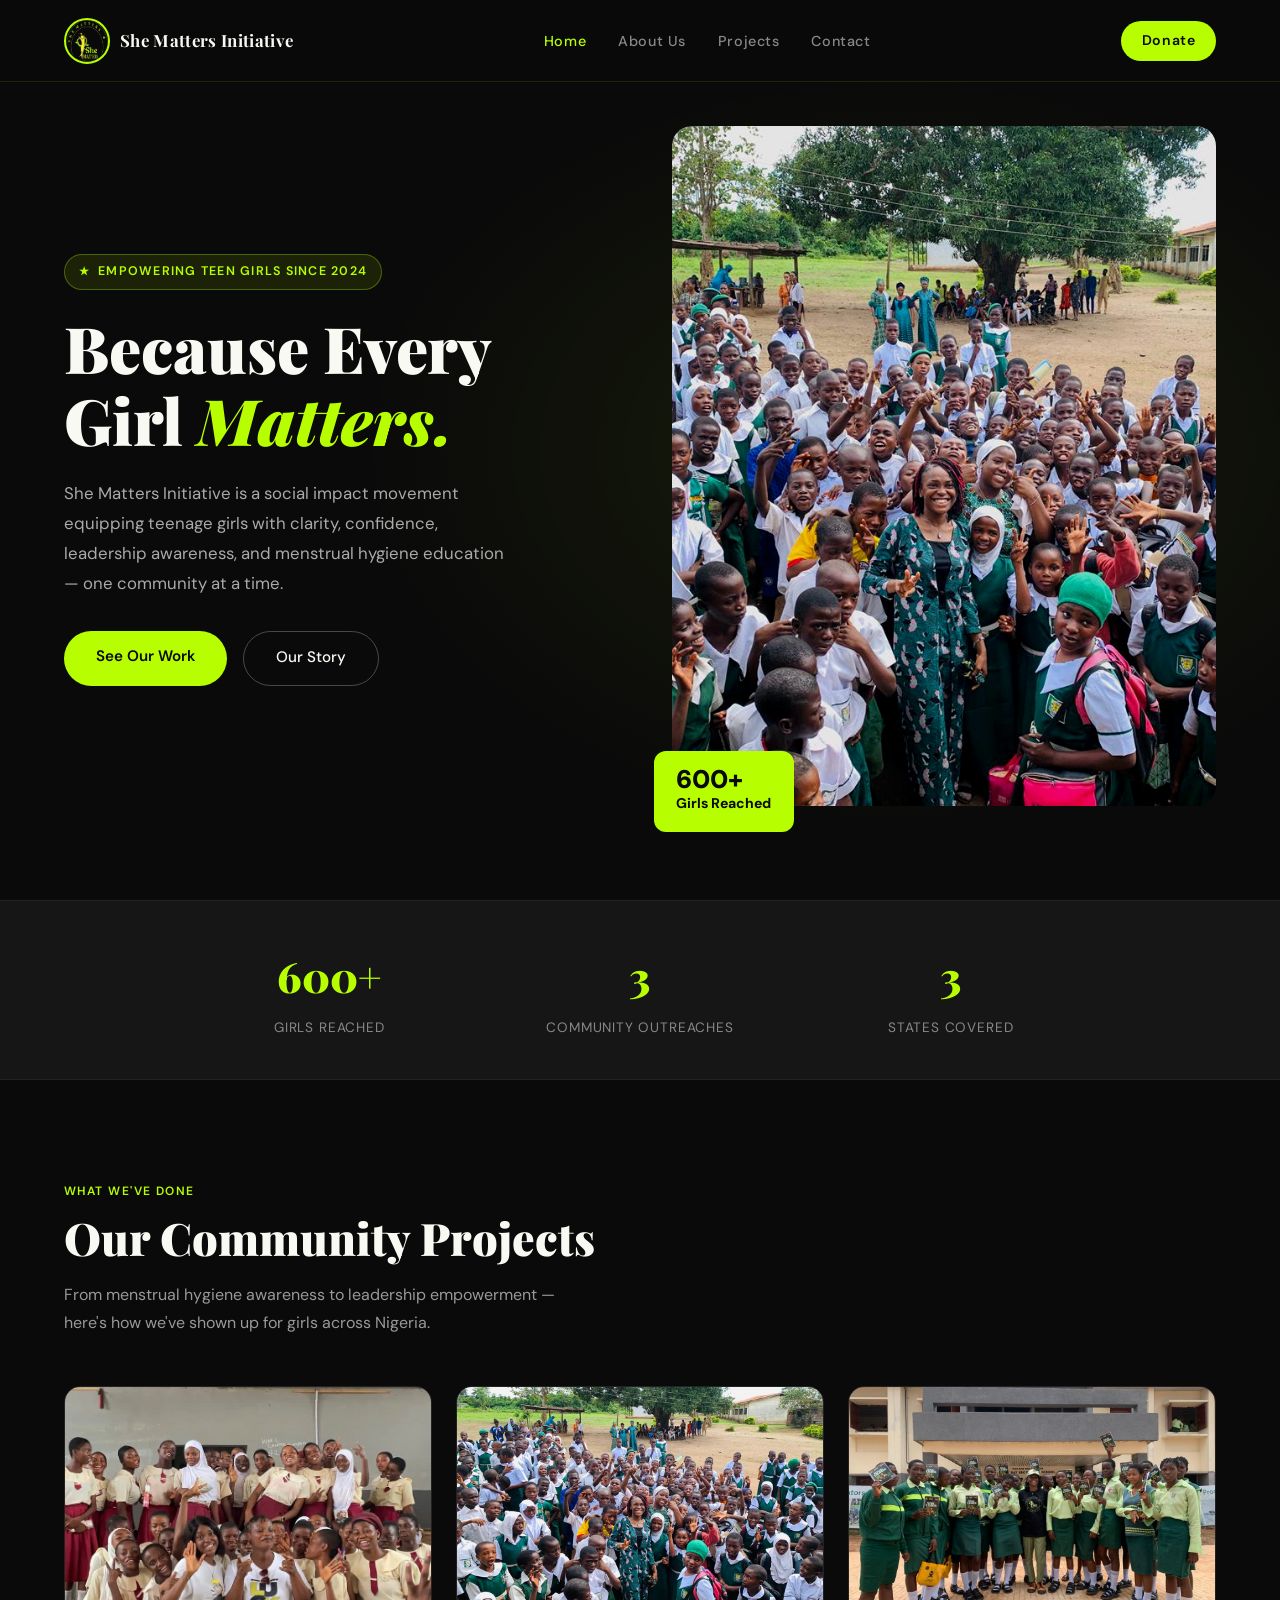
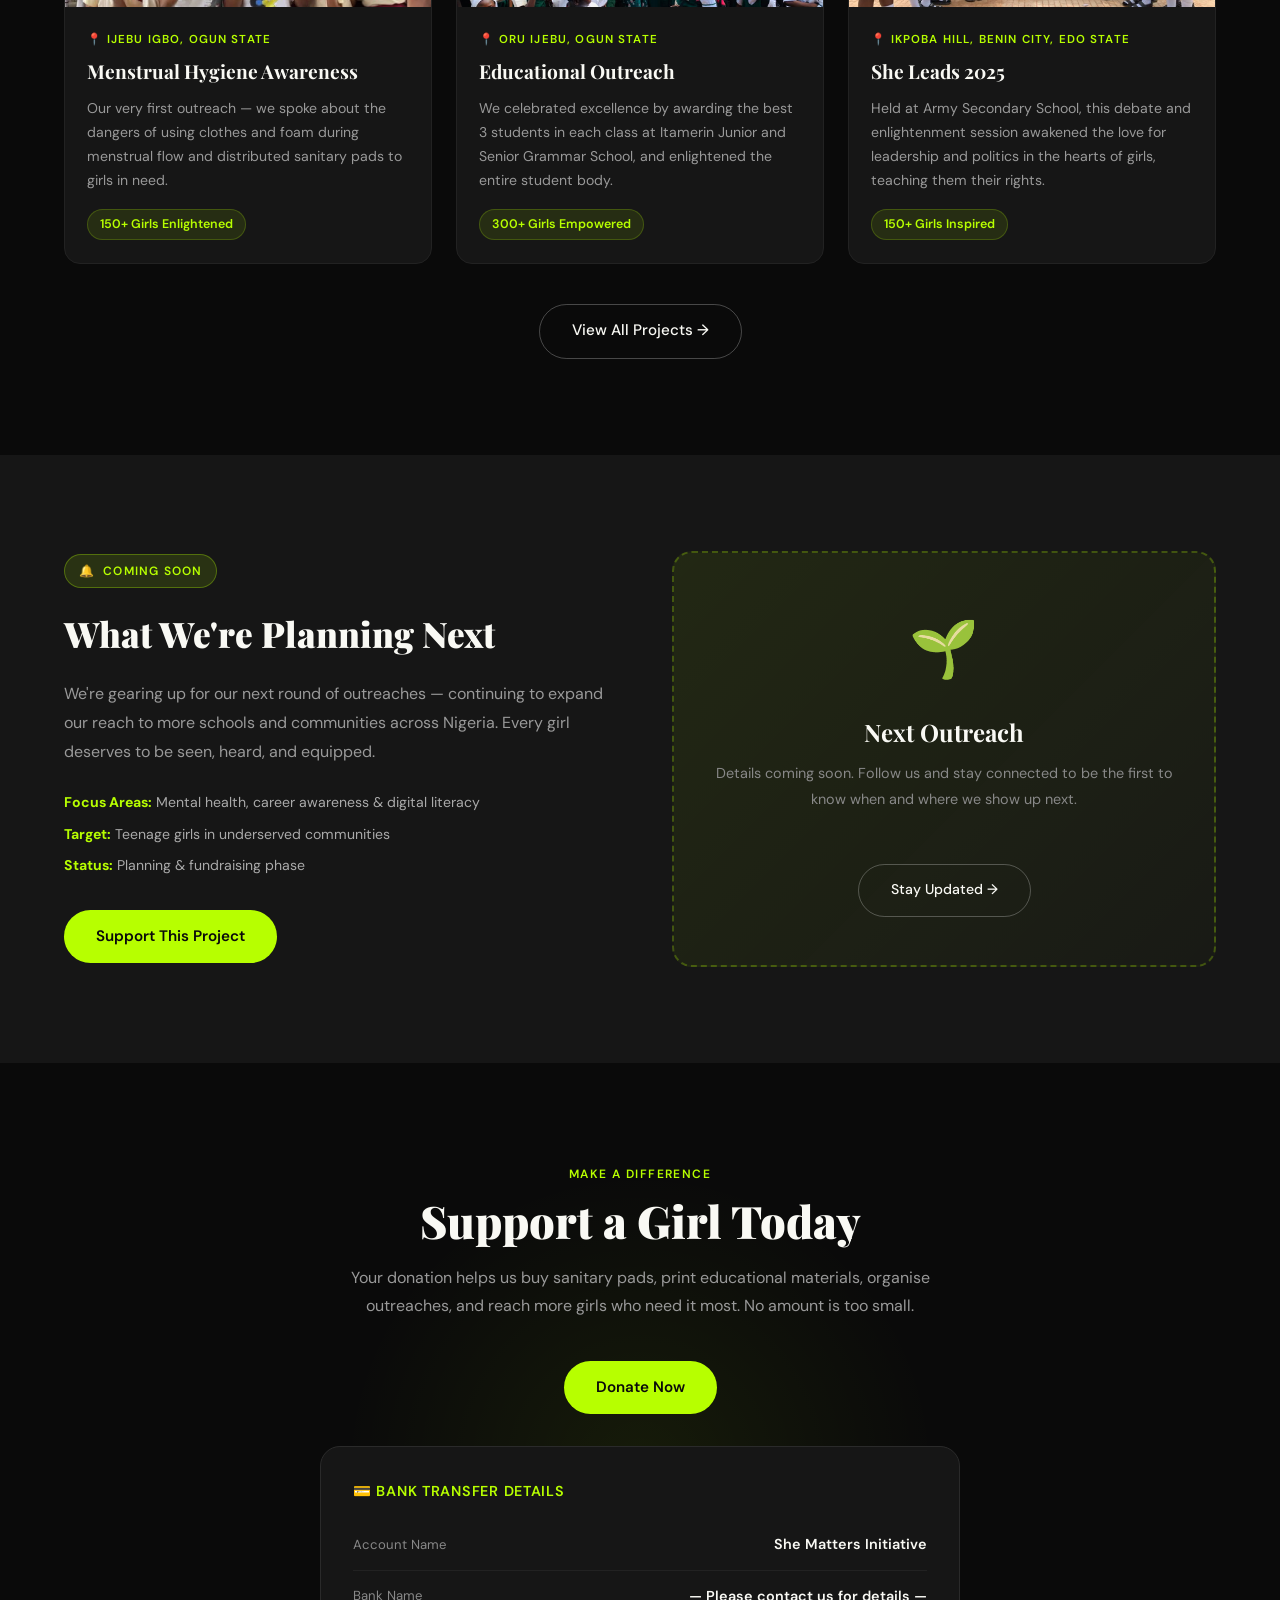
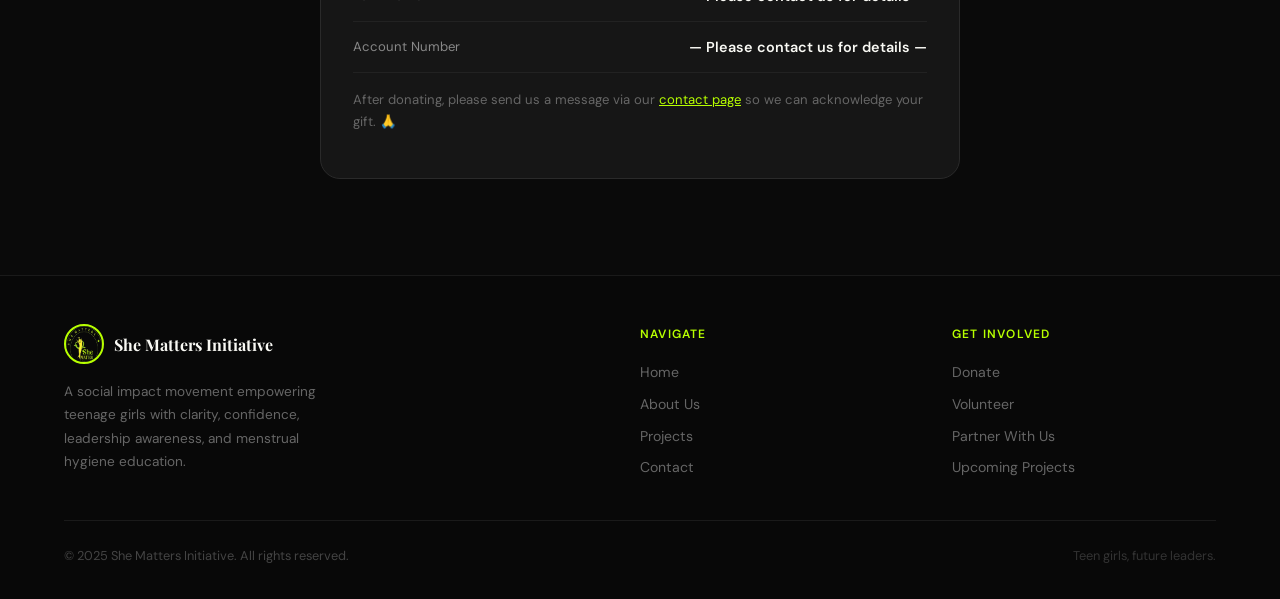
==== commit 42247da6: "Change logo image from logo.jpeg to logo.png" ====
--- a/index.html
+++ b/index.html
@@ -181,7 +181,7 @@
     <div class="footer-inner">
       <div class="footer-brand">
         <div class="logo-row">
-          <img src="logo.jpeg" alt="She Matters Initiative" />
+          <img src="logo.png" alt="She Matters Initiative" />
           <span>She Matters Initiative</span>
         </div>
         <p>A social impact movement empowering teenage girls with clarity, confidence, leadership awareness, and menstrual hygiene education.</p>
